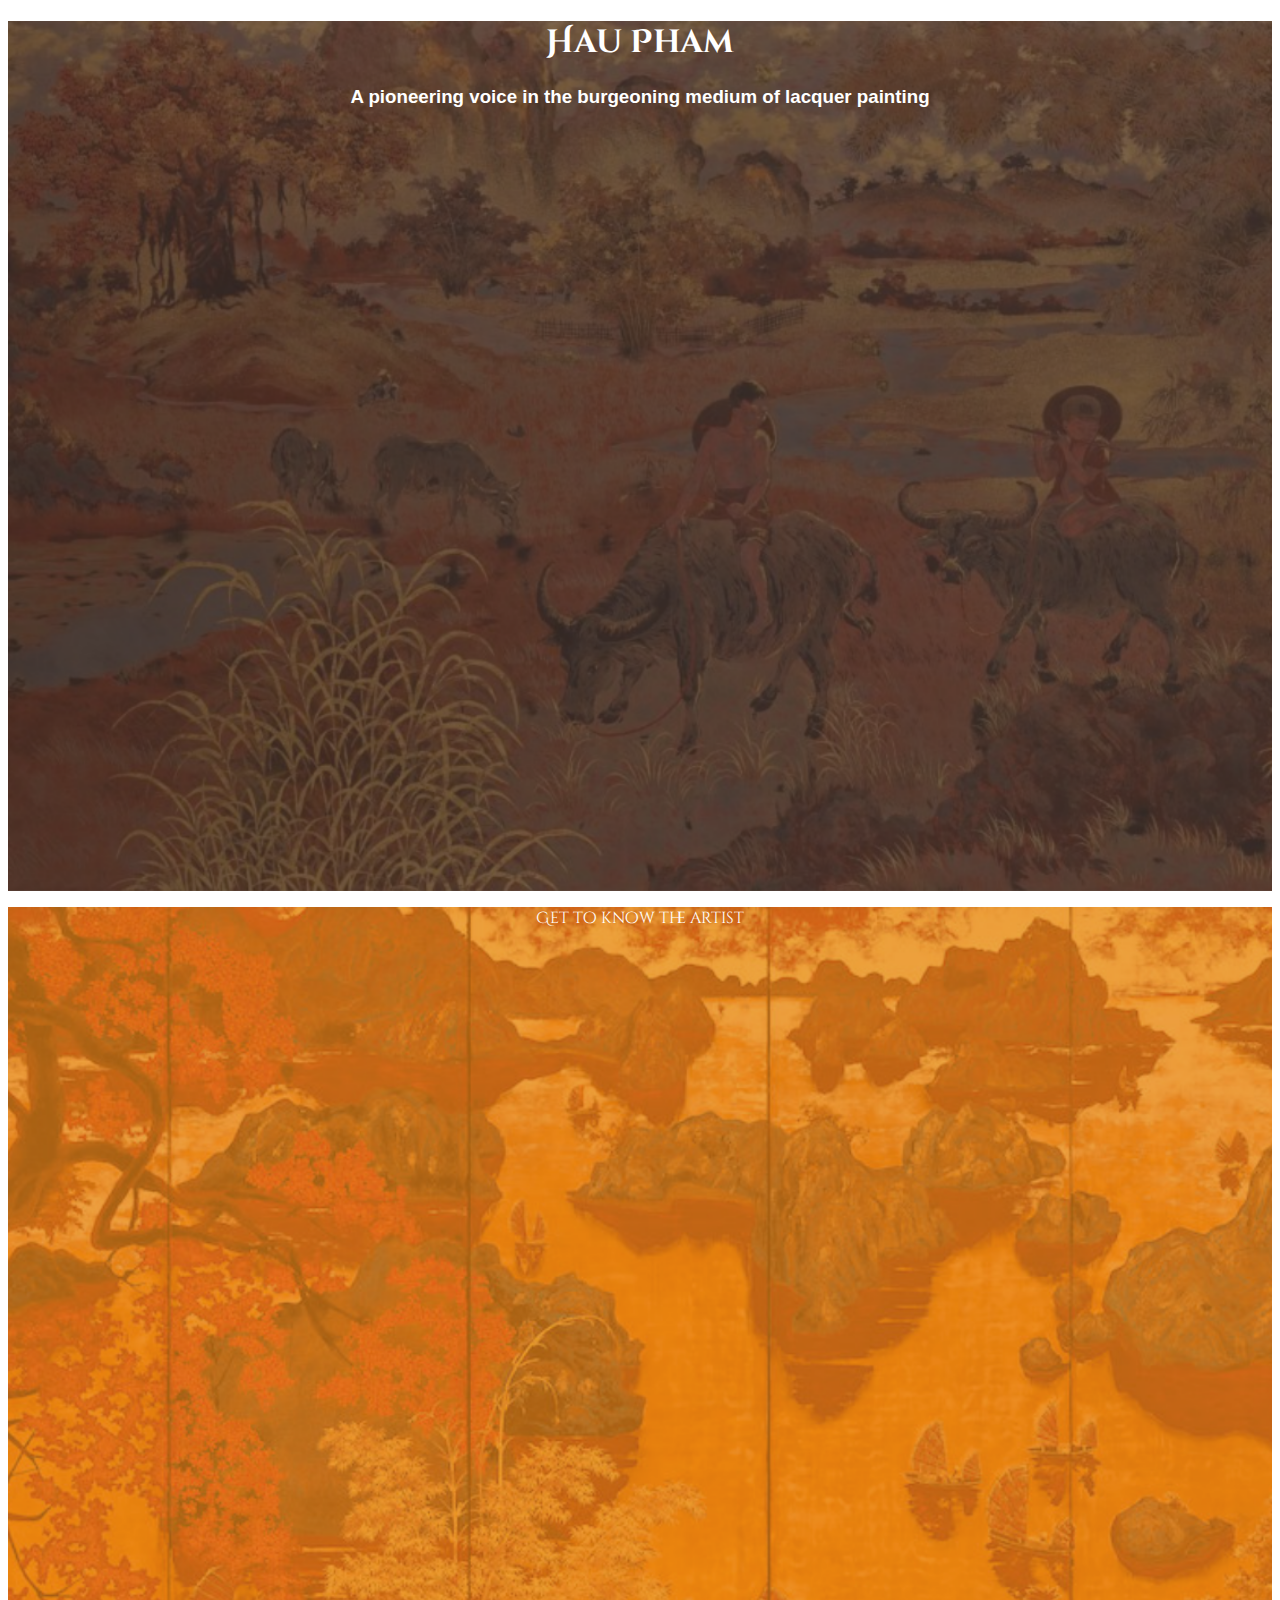
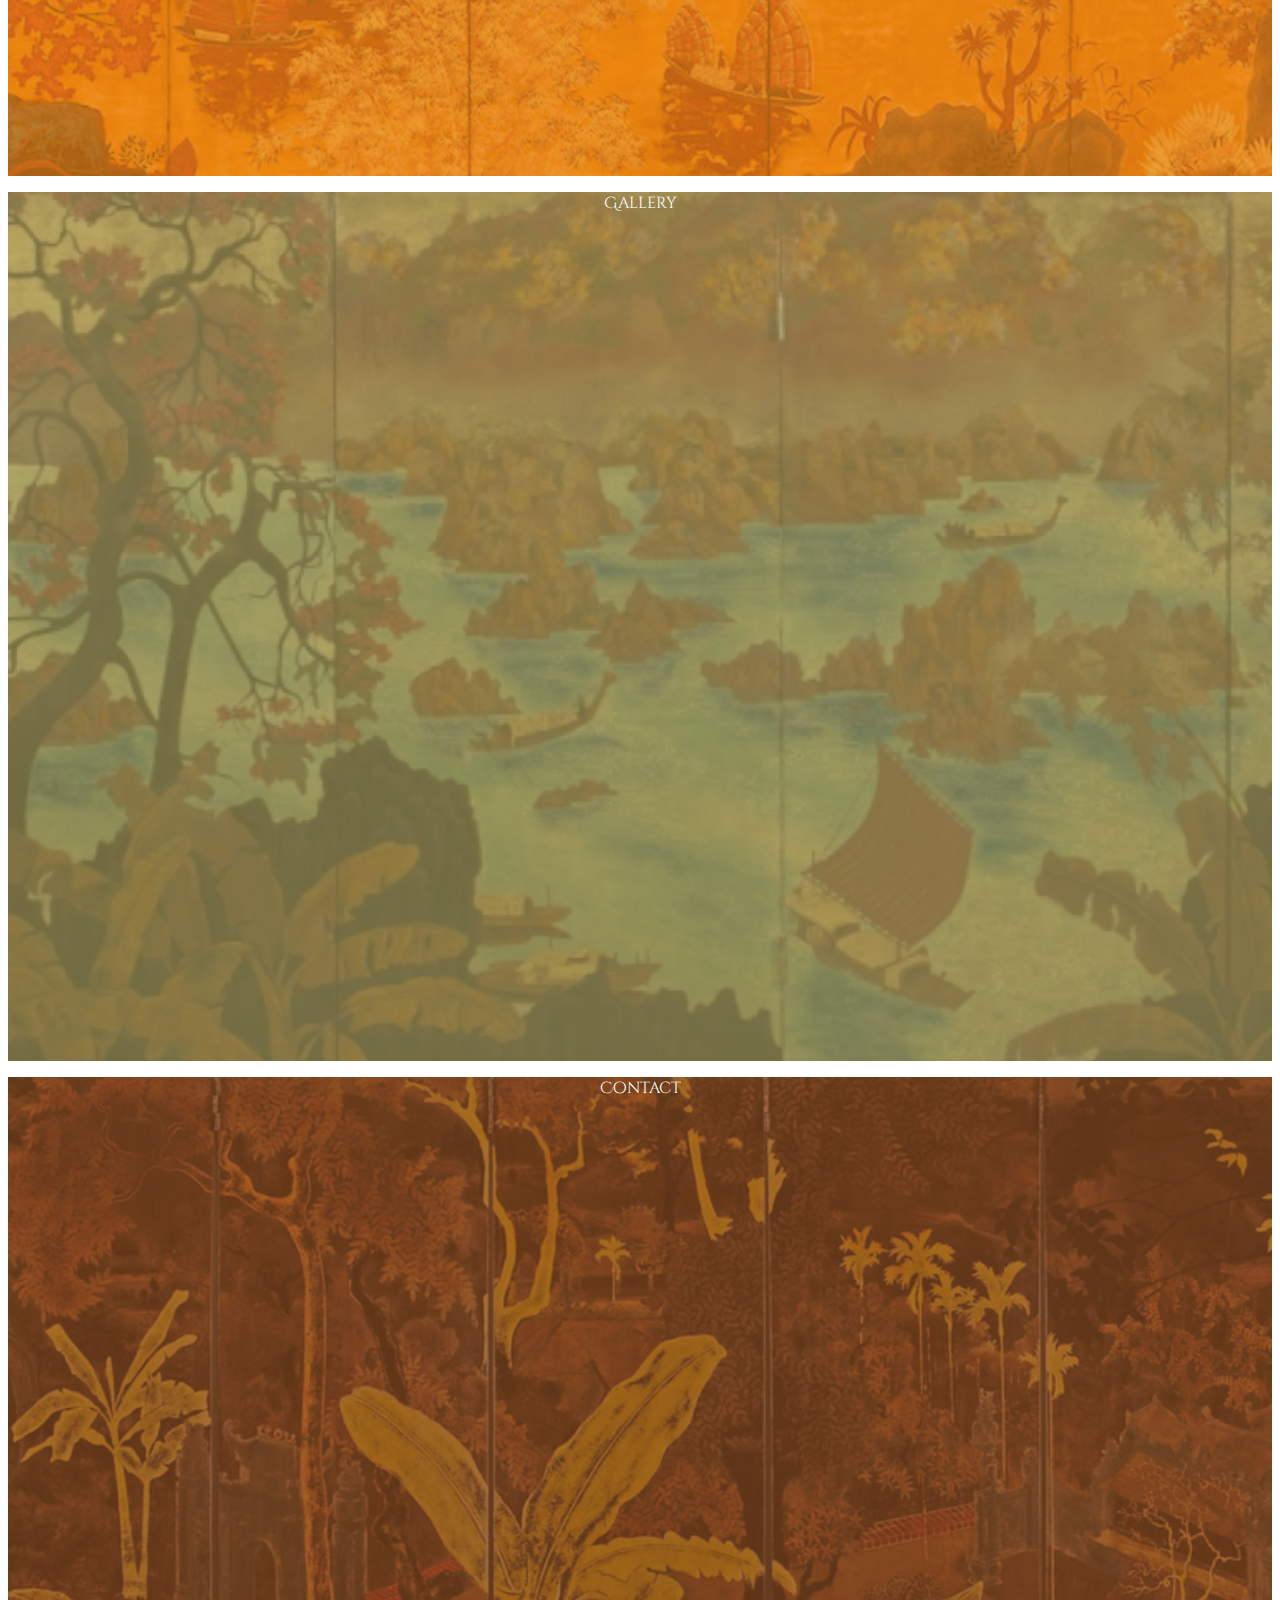
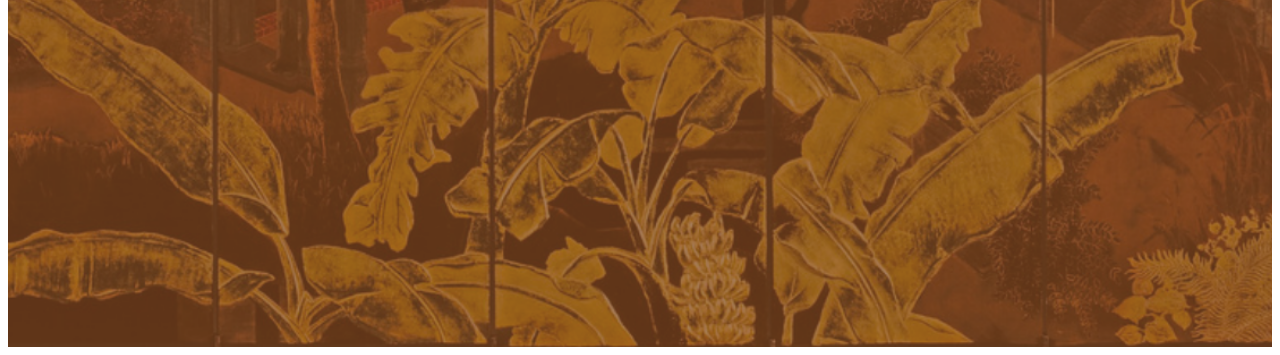
==== index.html @ d43fd405 "DFS-Assignment3" ====
<!doctype html>
<html lang="en">

<head>
    <title>Hau Pham</title>
    <meta charset="utf-8">
    <meta name="viewport" content="width=device-width, initial-scale=1">

    <!-- Bootstrap CSS -->
    <link href="https://cdn.jsdelivr.net/npm/bootstrap@5.1.3/dist/css/bootstrap.min.css" rel="stylesheet" integrity="sha384-1BmE4kWBq78iYhFldvKuhfTAU6auU8tT94WrHftjDbrCEXSU1oBoqyl2QvZ6jIW3" crossorigin="anonymous">




    <link rel="stylesheet" href="style.css">
    <link href="https://fonts.googleapis.com/css2?family=Cinzel+Decorative&display=swap" rel="stylesheet">


</head>

<body>
    <div class="container-1">
    <h1>Hau Pham</h1>
    <h3 style="font-family: aileron, sans-serif;">A pioneering voice in the burgeoning medium of lacquer painting</h3>
</div>

<div class="container-2">
    
        <p class="h2"><a href="artist.html">Get to know the artist</a> </p>

</div>
<div class="container-3">
    
    <p class="h2"><a href="Gallery.html">Gallery</a> </p>

</div>
<div class="container-4">
    
    <p class="h2"><a href="contact.html">Contact</a> </p>

</div>
    <script src="https://cdn.jsdelivr.net/npm/bootstrap@5.1.3/dist/js/bootstrap.bundle.min.js" integrity="sha384-ka7Sk0Gln4gmtz2MlQnikT1wXgYsOg+OMhuP+IlRH9sENBO0LRn5q+8nbTov4+1p" crossorigin="anonymous"></script>
   
    

</body>

</html>
---- style.css ----
.container-1 {
    height: 23cm;
    background-image: url(bg1.png);
    background-size: cover;
    
}
h1  {
    font-family: 'Cinzel Decorative', cursive;
    color:white;
    text-align: center;
    

}
h3{
    color:white;
    text-align: center;
   
    
}
a {
    
    font-family: 'Cinzel Decorative', cursive;
    color: white;
    text-decoration:none;
    
  }
  .container-2 {
    height: 23cm;
    background-image: url(bg2.png);
    background-size: cover;
    text-align: center;
}
.container-3 {
    height: 23cm;
    background-image: url(bg3.png);
    background-size: cover;
    text-align: center;
}
.container-4 {
    height: 23cm;
    background-image: url(bg4.png);
    background-size: cover;
    text-align: center;
}

 #gallery img {
 
     margin: 0;
     padding: 0;
     height: auto;
     max-width: 30cm;
     
 }

input[type=text], select, textarea {
    width: 100%; 
    padding: 12px; 
    border: 1px solid #ccc; 
    border-radius: 4px; 
    box-sizing: border-box; 
    margin-top: 6px; 
    margin-bottom: 16px; 
    resize: vertical 
  }
  
  
  input[type=submit] {
    background-color: #7A3E25;
    color: white;
    padding: 12px 20px;
    border: none;
    border-radius: 4px;
    cursor: pointer;
  }
  
 
  input[type=submit]:hover {
    background-color: #45a049;
  }
  
  
  .container {
    border-radius: 5px;
    background-color: #F0E6C9;
    padding: 20px;
  }
.artist {
    background-color: #A49E65;
    background-size: 100%;
}
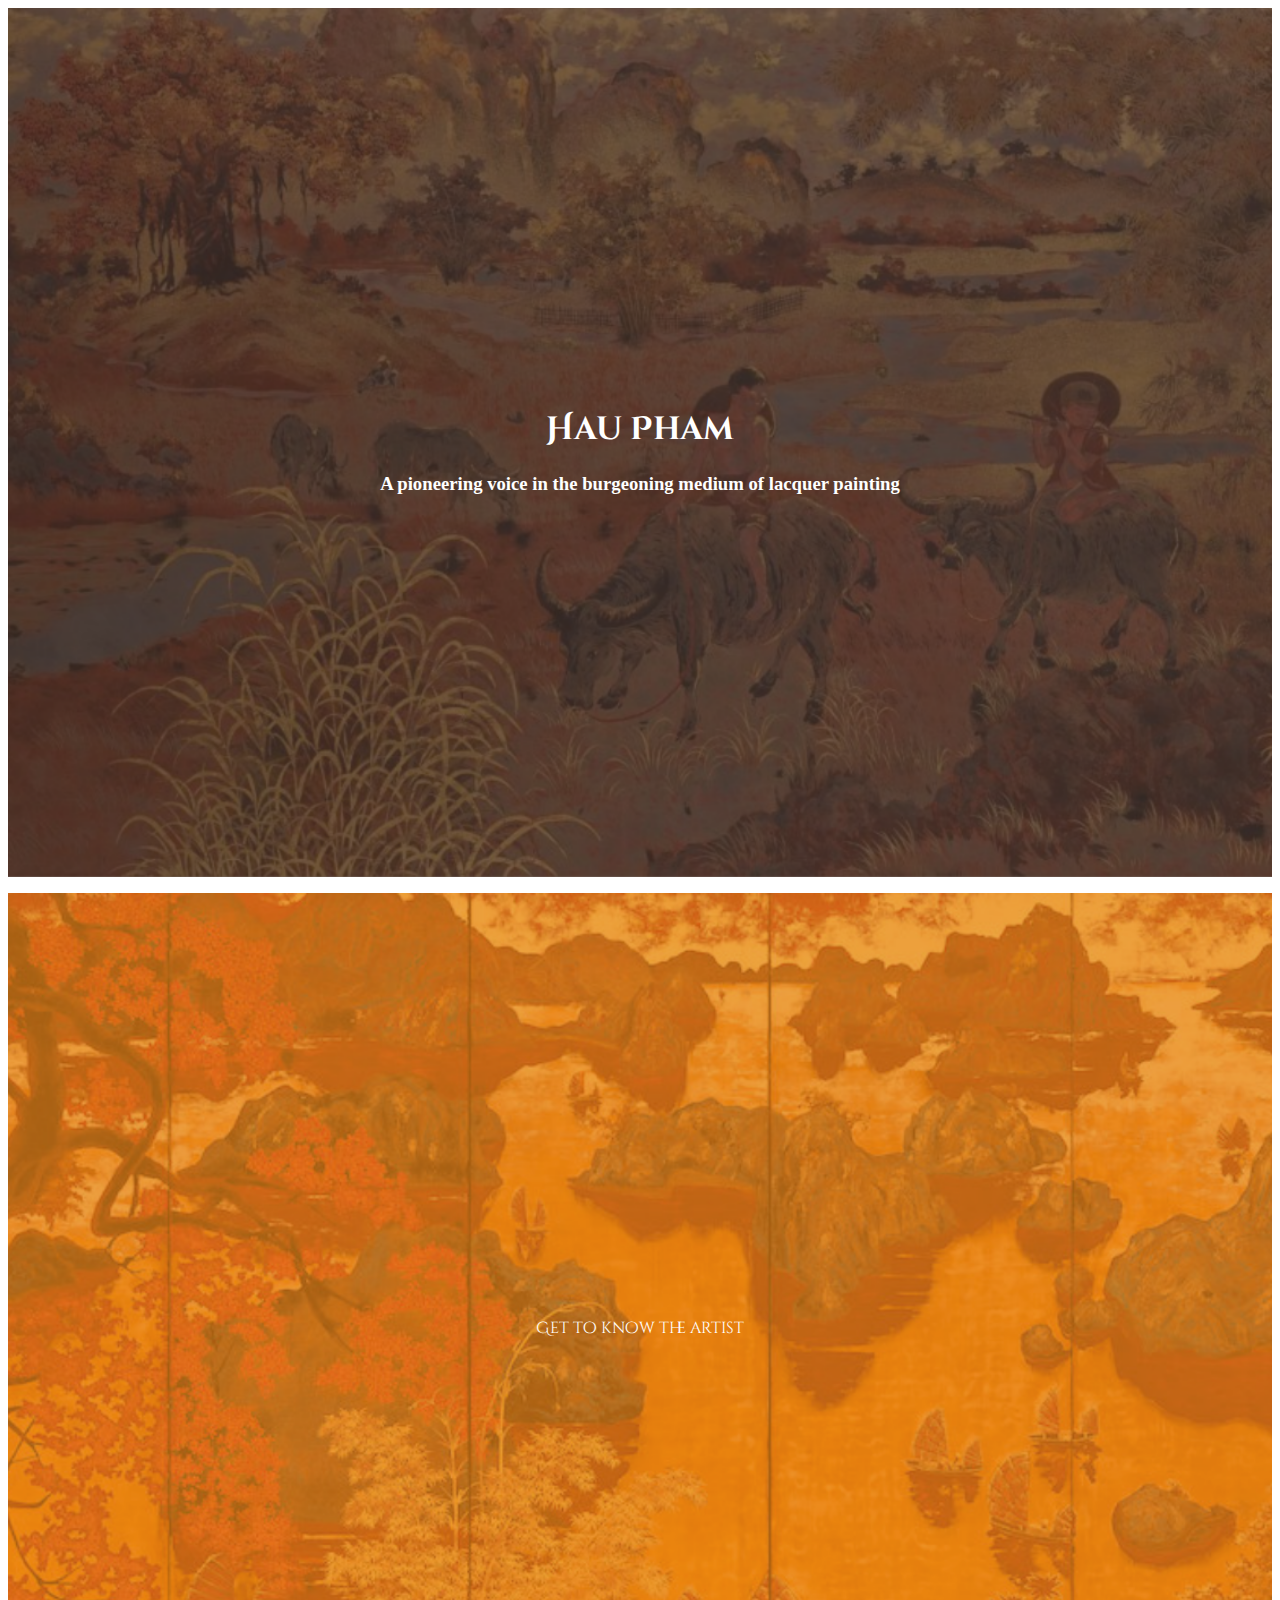
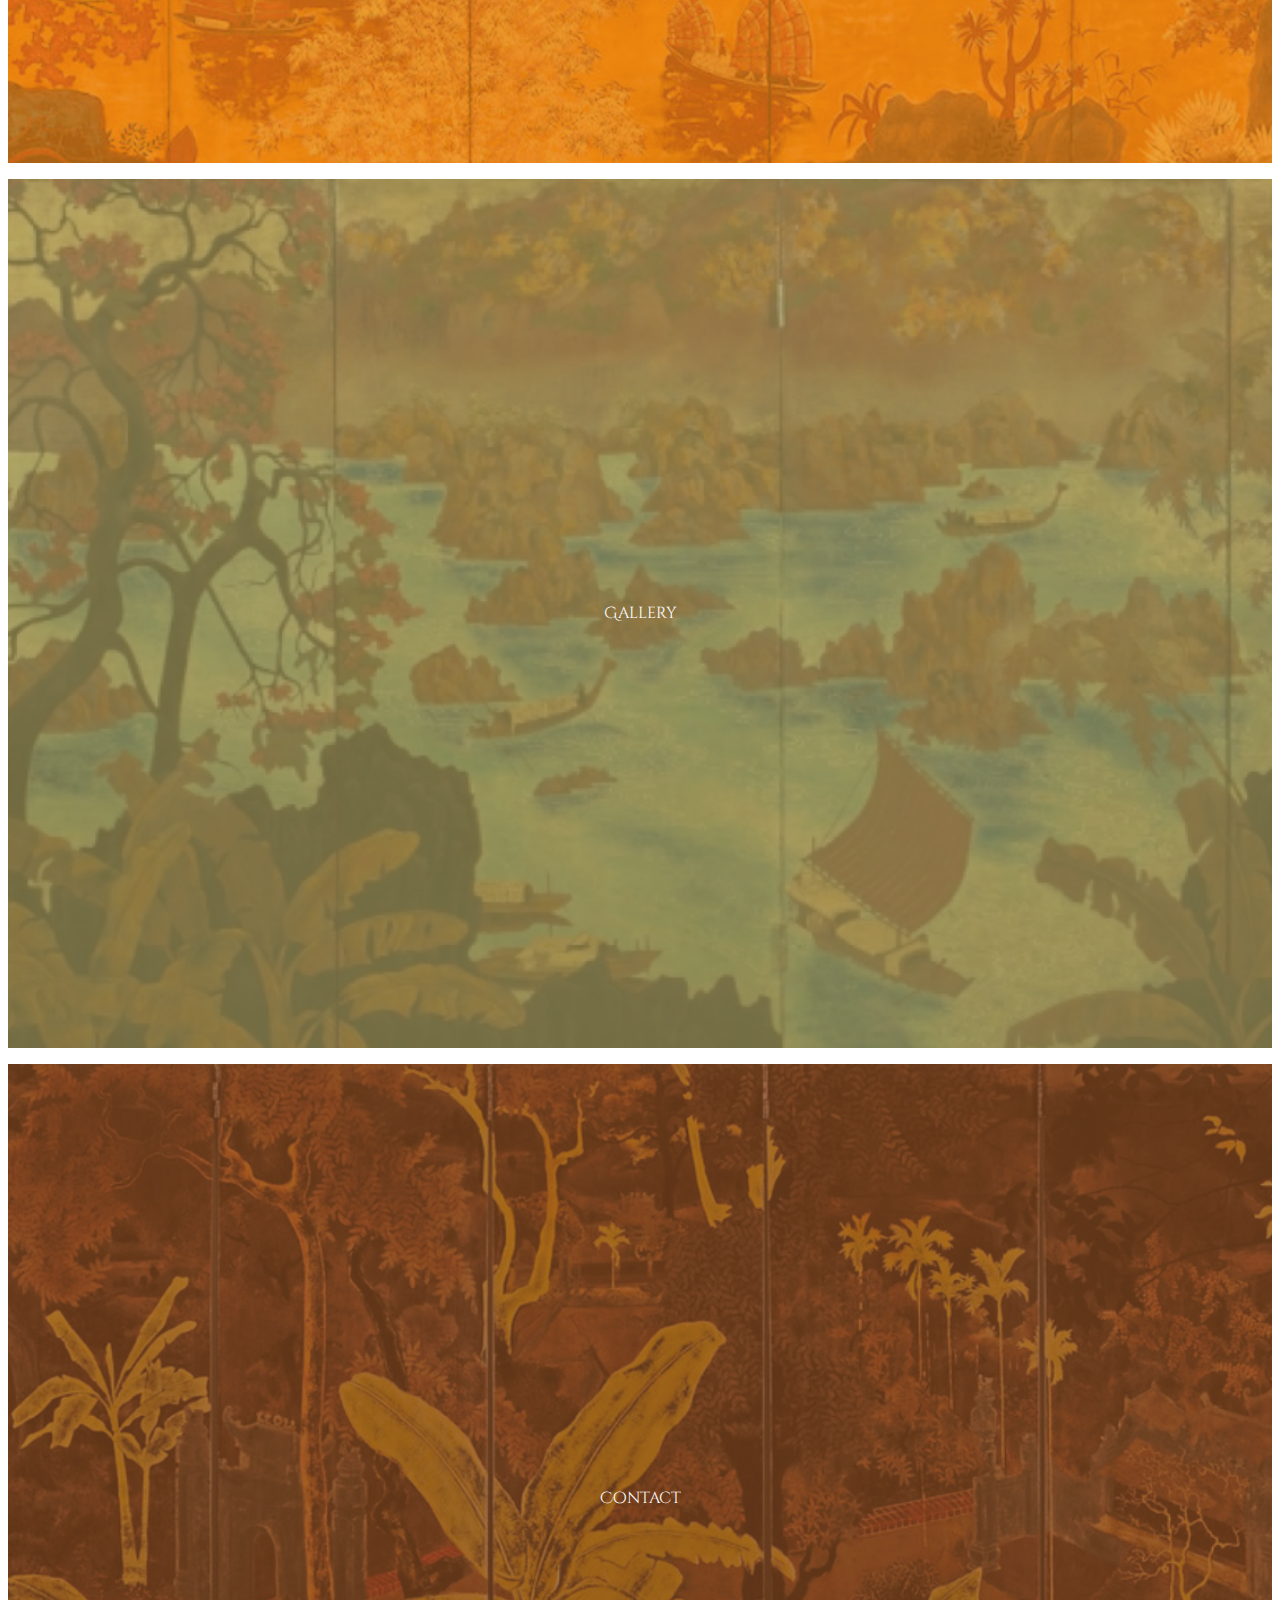
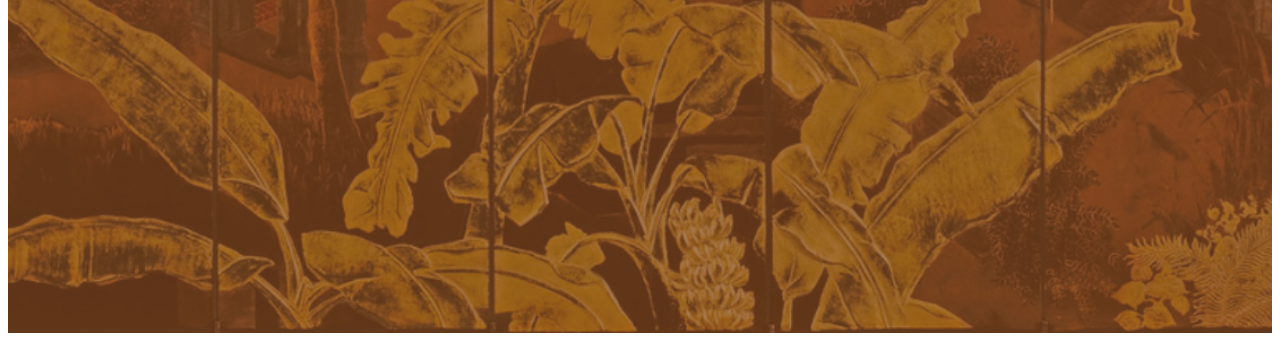
==== commit 55a0fef2: "Assignment3-final" ====
--- a/index.html
+++ b/index.html
@@ -7,7 +7,8 @@
     <meta name="viewport" content="width=device-width, initial-scale=1">
 
     <!-- Bootstrap CSS -->
-    <link href="https://cdn.jsdelivr.net/npm/bootstrap@5.1.3/dist/css/bootstrap.min.css" rel="stylesheet" integrity="sha384-1BmE4kWBq78iYhFldvKuhfTAU6auU8tT94WrHftjDbrCEXSU1oBoqyl2QvZ6jIW3" crossorigin="anonymous">
+    <link href="https://cdn.jsdelivr.net/npm/bootstrap@5.1.3/dist/css/bootstrap.min.css" rel="stylesheet"
+        integrity="sha384-1BmE4kWBq78iYhFldvKuhfTAU6auU8tT94WrHftjDbrCEXSU1oBoqyl2QvZ6jIW3" crossorigin="anonymous">
 
 
 
@@ -16,32 +17,74 @@
     <link href="https://fonts.googleapis.com/css2?family=Cinzel+Decorative&display=swap" rel="stylesheet">
 
 
+
 </head>
 
 <body>
     <div class="container-1">
-    <h1>Hau Pham</h1>
-    <h3 style="font-family: aileron, sans-serif;">A pioneering voice in the burgeoning medium of lacquer painting</h3>
-</div>
+        <div class="inner-container">
+            <h1><a href="index.html">Hau Pham</a></h1>
+            <h3 style="font-family: 'Italiana', serif;">A pioneering voice in the burgeoning medium of lacquer
+                painting</h3>
+        </div>
 
-<div class="container-2">
-    
-        <p class="h2"><a href="artist.html">Get to know the artist</a> </p>
+    </div>
 
-</div>
-<div class="container-3">
-    
-    <p class="h2"><a href="Gallery.html">Gallery</a> </p>
+    <div class="container-2">
+        <div class="inner-container2">
+            <p class="h2"><a href="artist.html">Get to know the artist</a> </p>
 
-</div>
-<div class="container-4">
-    
-    <p class="h2"><a href="contact.html">Contact</a> </p>
+        </div>
+    </div>
+    <div class="container-3">
+        <div class="inner-container3">
+            <p class="h2"><a href="Gallery.html">Gallery</a> </p>
+        </div>
+    </div>
+    <div class="container-4">
+        <div class="inner-container3">
+            <p class="h2"><a href="contact.html">Contact</a> </p>
+        </div>
 
-</div>
-    <script src="https://cdn.jsdelivr.net/npm/bootstrap@5.1.3/dist/js/bootstrap.bundle.min.js" integrity="sha384-ka7Sk0Gln4gmtz2MlQnikT1wXgYsOg+OMhuP+IlRH9sENBO0LRn5q+8nbTov4+1p" crossorigin="anonymous"></script>
-   
-    
+    </div>
+    <style>
+        .inner-container {
+            max-width: 75vw;
+            position: absolute;
+            top: 50%;
+            left: 50%;
+            transform: translate(-50%, -50%);
+        }
+
+        .inner-container2 {
+            max-width: 75vw;
+            position: relative;
+            top: 50%;
+            left: 50%;
+            transform: translate(-50%, -50%);
+        }
+
+        .inner-container3 {
+            max-width: 75vw;
+            position: relative;
+            top: 50%;
+            left: 50%;
+            transform: translate(-50%, -50%);
+        }
+
+        .inner-container4 {
+            max-width: 75vw;
+            position: relative;
+            top: 50%;
+            left: 50%;
+            transform: translate(-50%, -50%);
+        }
+    </style>
+    <script src="https://cdn.jsdelivr.net/npm/bootstrap@5.1.3/dist/js/bootstrap.bundle.min.js"
+        integrity="sha384-ka7Sk0Gln4gmtz2MlQnikT1wXgYsOg+OMhuP+IlRH9sENBO0LRn5q+8nbTov4+1p"
+        crossorigin="anonymous"></script>
+
+
 
 </body>
 
--- a/style.css
+++ b/style.css
@@ -1,90 +1,147 @@
+/* Index page style */
 .container-1 {
-    height: 23cm;
-    background-image: url(bg1.png);
-    background-size: cover;
-    
-}
-h1  {
-    font-family: 'Cinzel Decorative', cursive;
-    color:white;
-    text-align: center;
-    
+  height: 23cm;
+  background-image: url(bg1.png);
+  background-size: cover;
 
 }
-h3{
-    color:white;
-    text-align: center;
-   
-    
-}
-a {
-    
-    font-family: 'Cinzel Decorative', cursive;
-    color: white;
-    text-decoration:none;
-    
-  }
-  .container-2 {
-    height: 23cm;
-    background-image: url(bg2.png);
-    background-size: cover;
-    text-align: center;
-}
-.container-3 {
-    height: 23cm;
-    background-image: url(bg3.png);
-    background-size: cover;
-    text-align: center;
-}
-.container-4 {
-    height: 23cm;
-    background-image: url(bg4.png);
-    background-size: cover;
-    text-align: center;
+
+h1 {
+  font-family: 'Cinzel Decorative', cursive;
+  color: white;
+  text-align: center;
+
+
 }
 
- #gallery img {
- 
-     margin: 0;
-     padding: 0;
-     height: auto;
-     max-width: 30cm;
-     
- }
+h3 {
+  color: white;
+  text-align: center;
 
-input[type=text], select, textarea {
-    width: 100%; 
-    padding: 12px; 
-    border: 1px solid #ccc; 
-    border-radius: 4px; 
-    box-sizing: border-box; 
-    margin-top: 6px; 
-    margin-bottom: 16px; 
-    resize: vertical 
-  }
-  
-  
-  input[type=submit] {
-    background-color: #7A3E25;
-    color: white;
-    padding: 12px 20px;
-    border: none;
-    border-radius: 4px;
-    cursor: pointer;
-  }
-  
- 
-  input[type=submit]:hover {
-    background-color: #45a049;
-  }
-  
-  
-  .container {
-    border-radius: 5px;
-    background-color: #F0E6C9;
-    padding: 20px;
-  }
-.artist {
-    background-color: #A49E65;
-    background-size: 100%;
+
+}
+
+a {
+
+  font-family: 'Cinzel Decorative', cursive;
+  color: white;
+  text-decoration: none;
+
+}
+
+.container-2 {
+  height: 23cm;
+  background-image: url(bg2.png);
+  background-size: cover;
+  text-align: center;
+}
+
+.container-3 {
+  height: 23cm;
+  background-image: url(bg3.png);
+  background-size: cover;
+  text-align: center;
+}
+
+.container-4 {
+  height: 23cm;
+  background-image: url(bg4.png);
+  background-size: cover;
+  text-align: center;
+}
+
+
+/* Contact page style */
+
+input[type=text],
+select,
+textarea {
+  width: 100%;
+  padding: 12px;
+  border: 1px solid #ccc;
+  border-radius: 4px;
+  box-sizing: border-box;
+  margin-top: 6px;
+  margin-bottom: 16px;
+  resize: vertical
+}
+
+
+input[type=submit] {
+  background-color: #7A3E25;
+  color: white;
+  padding: 12px 20px;
+  border: none;
+  border-radius: 4px;
+  cursor: pointer;
+}
+
+
+input[type=submit]:hover {
+  background-color: #45a049;
+}
+
+
+
+/* Artistt page style */
+
+.bio {
+  font-family: 'Italiana', serif;
+  position: absolute;
+  top: 50%;
+  left: 60%;
+  transform: translate(-50%, -50%);
+}
+
+.container {
+  margin-top: 10%;
+  border-radius: 5px;
+  background-color: #F0E6C9;
+  padding: 20px;
+}
+
+.pic {
+  margin-left: 11%;
+  margin-top: 15px;
+}
+
+.bio {
+  font-size: 20px;
+}
+
+.portrait {
+  padding-left: 20px;
+  margin-top: 140px;
+}
+
+
+/* Navbar style */
+.nav-item {
+  display: flex;
+}
+
+.nav-brand {
+  margin: 1rem;
+
+}
+
+/* Gallery page style */
+
+img {
+  max-width: 100%;
+  height: auto;
+}
+
+.thumbnails a {
+  width: 50%;
+  margin-left: 25px;
+}
+
+#sidetext {
+  position: fixed;
+  left: 55%;
+  margin-top: 50px;
+  padding-right: 30px;
+  font-size: 22px;
+
 }